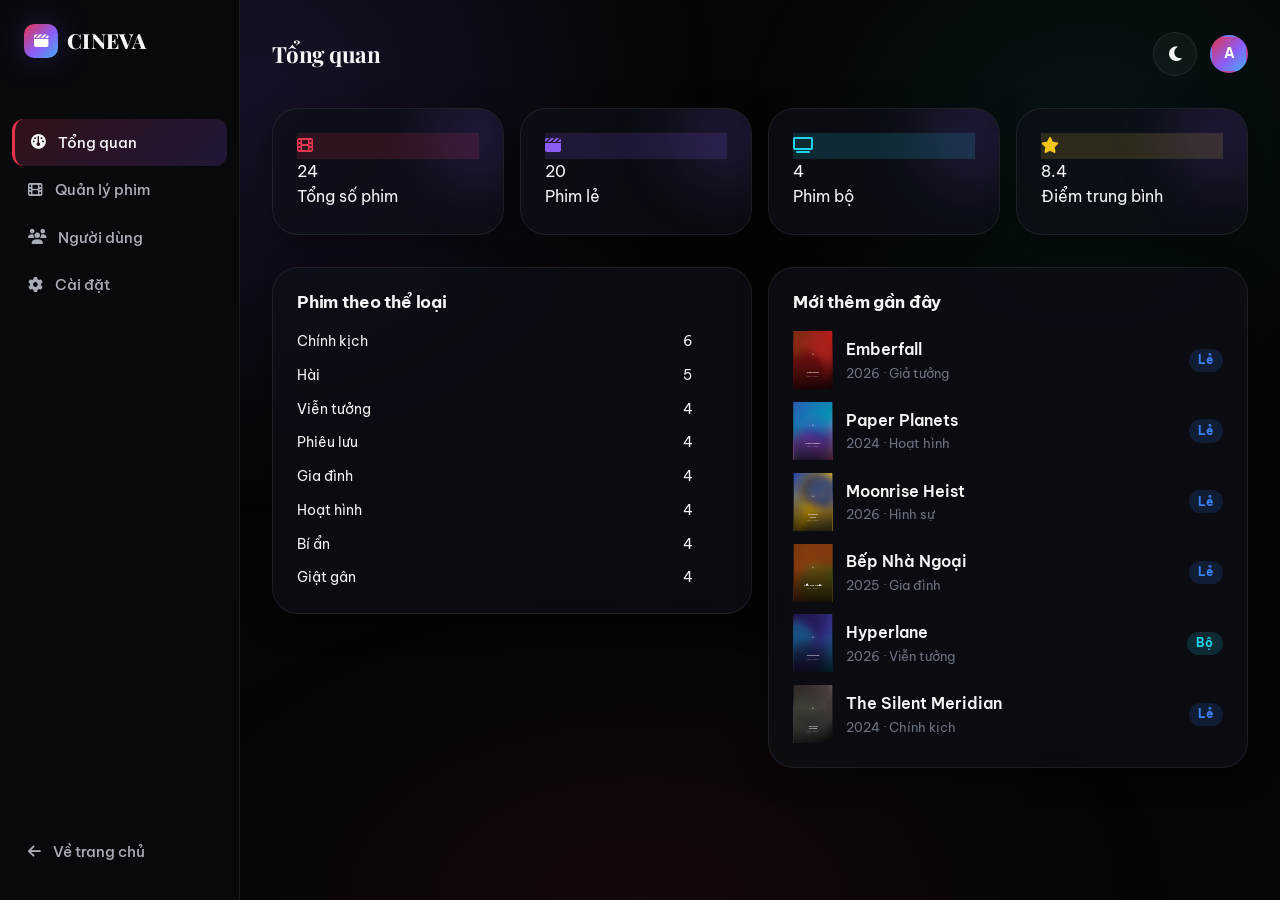
==== admin.html @ 710e1b4e "Add files via upload" ====
<!DOCTYPE html>
<html lang="vi" data-theme="dark">
<head>
  <meta charset="UTF-8">
  <meta name="viewport" content="width=device-width, initial-scale=1.0">
  <title>Bảng Điều Khiển Quản Trị — CINEVA</title>
  <meta name="description" content="Quản trị nội dung CINEVA: thống kê, quản lý phim, người dùng và cài đặt.">
  <meta name="robots" content="noindex, nofollow">
  <link rel="icon" href="data:image/svg+xml,%3Csvg xmlns='http://www.w3.org/2000/svg' viewBox='0 0 64 64'%3E%3Cdefs%3E%3ClinearGradient id='g' x1='0' y1='0' x2='1' y2='1'%3E%3Cstop offset='0' stop-color='%23e2354f'/%3E%3Cstop offset='.5' stop-color='%238b5cf6'/%3E%3Cstop offset='1' stop-color='%2322d3ee'/%3E%3C/linearGradient%3E%3C/defs%3E%3Crect width='64' height='64' rx='14' fill='url(%23g)'/%3E%3Cpath d='M26 20l18 12-18 12z' fill='%23fff'/%3E%3C/svg%3E">
  <link rel="preconnect" href="https://fonts.googleapis.com">
  <link rel="preconnect" href="https://fonts.gstatic.com" crossorigin>
  <link href="https://fonts.googleapis.com/css2?family=Be+Vietnam+Pro:wght@300;400;500;600;700;800&family=Playfair+Display:wght@600;700;800;900&display=swap" rel="stylesheet">
  <link rel="stylesheet" href="https://cdnjs.cloudflare.com/ajax/libs/font-awesome/6.5.2/css/all.min.css">
  <link rel="stylesheet" href="assets/css/main.css">
  <link rel="stylesheet" href="assets/css/animations.css">
  <link rel="stylesheet" href="assets/css/responsive.css">
  <script src="assets/js/theme.js"></script>
</head>
<body data-page="admin" class="page-fade">
  <div class="admin-layout">
    <aside class="admin-sidebar">
      <a class="logo" href="index.html" style="margin-bottom:1.8rem">
        <span class="logo-mark"><i class="fa-solid fa-clapperboard"></i></span>
        <span class="s-text">CINEVA</span>
      </a>
      <nav aria-label="Menu quản trị">
        <button class="admin-nav-btn active" data-tab="dashboard"><i class="fa-solid fa-gauge"></i><span class="s-text">Tổng quan</span></button>
        <button class="admin-nav-btn" data-tab="movies"><i class="fa-solid fa-film"></i><span class="s-text">Quản lý phim</span></button>
        <button class="admin-nav-btn" data-tab="users"><i class="fa-solid fa-users"></i><span class="s-text">Người dùng</span></button>
        <button class="admin-nav-btn" data-tab="settings"><i class="fa-solid fa-gear"></i><span class="s-text">Cài đặt</span></button>
      </nav>
      <div style="margin-top:auto">
        <a class="admin-nav-btn" href="index.html" style="text-decoration:none"><i class="fa-solid fa-arrow-left"></i><span class="s-text">Về trang chủ</span></a>
      </div>
    </aside>

    <div class="admin-main">
      <div class="admin-topbar">
        <h1 id="admin-title" style="font-size:1.4rem;font-family:var(--font-display)">Tổng quan</h1>
        <div style="display:flex;align-items:center;gap:.8rem">
          <button class="btn btn-icon" data-theme-toggle aria-label="Chuyển giao diện"><i class="fa-solid fa-moon"></i></button>
          <span class="avatar-btn" aria-hidden="true">A</span>
        </div>
      </div>
      <div id="admin-content"></div>
    </div>
  </div>

  <script src="assets/js/movies.js"></script>
  <script src="assets/js/watchlist.js"></script>
  <script src="assets/js/history.js"></script>
  <script src="assets/js/app.js"></script>
  <script src="assets/js/admin.js"></script>
</body>
</html>
---- assets/css/main.css ----
/* ============================================================
   CINEVA — Main Stylesheet
   Design System: Cinematic · Premium · Dark · Glassmorphism
   ============================================================ */

/* ---------- 1. Design Tokens ---------- */
:root {
  /* Backgrounds */
  --bg-0: #050505;
  --bg-1: #08090d;
  --bg-2: #0d1017;
  --bg-3: #131722;
  --surface: rgba(255, 255, 255, 0.04);
  --surface-hover: rgba(255, 255, 255, 0.08);
  --glass: rgba(13, 16, 23, 0.72);
  --glass-border: rgba(255, 255, 255, 0.08);

  /* Text */
  --text-1: #f4f5f7;
  --text-2: #a8adb8;
  --text-3: #6b7280;

  /* Accent */
  --crimson: #e2354f;
  --crimson-soft: #ff5c72;
  --purple: #8b5cf6;
  --blue: #3b82f6;
  --cyan: #22d3ee;
  --gold: #f5c518;
  --accent-grad: linear-gradient(135deg, #e2354f 0%, #8b5cf6 55%, #22d3ee 120%);
  --aurora: radial-gradient(60% 80% at 20% 10%, rgba(139, 92, 246, 0.14), transparent 60%),
            radial-gradient(50% 60% at 85% 15%, rgba(34, 211, 238, 0.08), transparent 55%),
            radial-gradient(70% 60% at 50% 100%, rgba(226, 53, 79, 0.07), transparent 60%);

  /* Typography */
  --font-display: "Playfair Display", Georgia, serif;
  --font-body: "Be Vietnam Pro", "Segoe UI", system-ui, sans-serif;

  /* Spacing scale */
  --sp-1: 0.25rem; --sp-2: 0.5rem; --sp-3: 0.75rem; --sp-4: 1rem;
  --sp-5: 1.5rem; --sp-6: 2rem; --sp-7: 3rem; --sp-8: 4rem; --sp-9: 6rem;

  /* Radius */
  --r-sm: 8px; --r-md: 12px; --r-lg: 18px; --r-xl: 26px; --r-full: 999px;

  /* Shadow & Glow */
  --shadow-card: 0 8px 30px rgba(0, 0, 0, 0.45);
  --shadow-lift: 0 18px 50px rgba(0, 0, 0, 0.6);
  --glow-crimson: 0 0 32px rgba(226, 53, 79, 0.25);
  --glow-purple: 0 0 32px rgba(139, 92, 246, 0.22);

  /* Motion */
  --ease: cubic-bezier(0.22, 1, 0.36, 1);
  --dur-1: 0.18s; --dur-2: 0.35s; --dur-3: 0.6s;

  /* Layout */
  --header-h: 72px;
  --container: 1440px;
  --gutter: clamp(1rem, 4vw, 3.5rem);
}

/* Light theme */
[data-theme="light"] {
  --bg-0: #f7f7f9;
  --bg-1: #ffffff;
  --bg-2: #eef0f4;
  --bg-3: #e4e7ee;
  --surface: rgba(0, 0, 0, 0.04);
  --surface-hover: rgba(0, 0, 0, 0.08);
  --glass: rgba(255, 255, 255, 0.82);
  --glass-border: rgba(0, 0, 0, 0.08);
  --text-1: #14161c;
  --text-2: #4b5260;
  --text-3: #8b93a3;
  --shadow-card: 0 8px 30px rgba(20, 22, 28, 0.1);
  --shadow-lift: 0 18px 50px rgba(20, 22, 28, 0.16);
}

/* ---------- 2. Reset & Base ---------- */
*, *::before, *::after { box-sizing: border-box; margin: 0; padding: 0; }

html { scroll-behavior: smooth; -webkit-text-size-adjust: 100%; }

body {
  font-family: var(--font-body);
  background: var(--bg-0);
  color: var(--text-1);
  line-height: 1.6;
  min-height: 100vh;
  overflow-x: hidden;
  transition: background-color var(--dur-3) var(--ease), color var(--dur-3) var(--ease);
}
body::before {
  content: "";
  position: fixed; inset: 0;
  background: var(--aurora);
  pointer-events: none;
  z-index: 0;
}

img, video { max-width: 100%; display: block; }
a { color: inherit; text-decoration: none; }
button { font: inherit; color: inherit; background: none; border: none; cursor: pointer; }
input, select, textarea { font: inherit; color: inherit; }
ul, ol { list-style: none; }

:focus-visible {
  outline: 2px solid var(--cyan);
  outline-offset: 3px;
  border-radius: 4px;
}

::selection { background: rgba(139, 92, 246, 0.4); color: #fff; }

/* Scrollbar */
::-webkit-scrollbar { width: 10px; height: 8px; }
::-webkit-scrollbar-track { background: var(--bg-1); }
::-webkit-scrollbar-thumb { background: #2a2f3d; border-radius: 5px; }
::-webkit-scrollbar-thumb:hover { background: #3b4152; }

.container {
  width: 100%;
  max-width: var(--container);
  margin-inline: auto;
  padding-inline: var(--gutter);
  position: relative;
  z-index: 1;
}

.visually-hidden {
  position: absolute; width: 1px; height: 1px;
  clip-path: inset(50%); overflow: hidden; white-space: nowrap;
}

main { position: relative; z-index: 1; }

/* ---------- 3. Typography ---------- */
h1, h2, h3, h4 { font-weight: 700; line-height: 1.2; letter-spacing: -0.01em; }
.display-title {
  font-family: var(--font-display);
  font-size: clamp(2.2rem, 5.5vw, 4.6rem);
  font-weight: 800;
  letter-spacing: -0.02em;
  line-height: 1.05;
}
.section-title {
  font-size: clamp(1.15rem, 2.2vw, 1.55rem);
  font-weight: 700;
  display: flex; align-items: center; gap: var(--sp-3);
}
.section-title::before {
  content: "";
  width: 4px; height: 1.35em;
  border-radius: 2px;
  background: var(--accent-grad);
  flex-shrink: 0;
}
.text-gradient {
  background: var(--accent-grad);
  -webkit-background-clip: text;
  background-clip: text;
  -webkit-text-fill-color: transparent;
  color: transparent;
}

/* ---------- 4. Buttons ---------- */
.btn {
  --btn-bg: var(--surface);
  display: inline-flex; align-items: center; justify-content: center;
  gap: var(--sp-2);
  padding: 0.8rem 1.7rem;
  border-radius: var(--r-full);
  font-weight: 600;
  font-size: 0.95rem;
  background: var(--btn-bg);
  border: 1px solid var(--glass-border);
  position: relative;
  overflow: hidden;
  transition: transform var(--dur-2) var(--ease), box-shadow var(--dur-2) var(--ease),
              background var(--dur-2) var(--ease), border-color var(--dur-2) var(--ease);
  white-space: nowrap;
  user-select: none;
}
.btn:hover { transform: translateY(-2px); background: var(--surface-hover); }
.btn:active { transform: translateY(0) scale(0.98); }

.btn-primary {
  background: linear-gradient(135deg, #e2354f, #b4245c);
  border-color: transparent;
  color: #fff;
  box-shadow: var(--glow-crimson);
}
.btn-primary:hover {
  background: linear-gradient(135deg, #ff4763, #cb2968);
  box-shadow: 0 0 44px rgba(226, 53, 79, 0.4);
}
.btn-glass {
  background: rgba(255, 255, 255, 0.09);
  backdrop-filter: blur(14px);
  -webkit-backdrop-filter: blur(14px);
  color: #fff;
}
.btn-glass:hover { background: rgba(255, 255, 255, 0.16); }
.btn-icon {
  width: 44px; height: 44px;
  padding: 0;
  border-radius: var(--r-full);
  display: inline-flex; align-items: center; justify-content: center;
  font-size: 1.05rem;
}
.btn-lg { padding: 1rem 2.3rem; font-size: 1.02rem; }

/* Ripple */
.ripple-ink {
  position: absolute;
  border-radius: 50%;
  background: rgba(255, 255, 255, 0.35);
  transform: scale(0);
  animation: ripple 0.55s var(--ease) forwards;
  pointer-events: none;
}

/* ---------- 5. Header ---------- */
.site-header {
  position: fixed;
  top: 0; left: 0; right: 0;
  z-index: 100;
  height: var(--header-h);
  display: flex; align-items: center;
  transition: background var(--dur-2) var(--ease), border-color var(--dur-2) var(--ease),
              backdrop-filter var(--dur-2) var(--ease);
  border-bottom: 1px solid transparent;
}
.site-header.scrolled {
  background: var(--glass);
  backdrop-filter: blur(20px) saturate(1.4);
  -webkit-backdrop-filter: blur(20px) saturate(1.4);
  border-bottom-color: var(--glass-border);
}
.header-inner {
  display: flex; align-items: center; gap: var(--sp-6);
  width: 100%;
}
.logo {
  font-family: var(--font-display);
  font-size: 1.6rem;
  font-weight: 800;
  letter-spacing: 0.02em;
  display: flex; align-items: center; gap: 0.55rem;
  flex-shrink: 0;
}
.logo-mark {
  width: 34px; height: 34px;
  border-radius: 10px;
  background: var(--accent-grad);
  display: inline-flex; align-items: center; justify-content: center;
  color: #fff; font-size: 0.9rem;
  box-shadow: var(--glow-purple);
}
.main-nav { display: flex; align-items: center; gap: 0.25rem; }
.main-nav a {
  padding: 0.5rem 0.9rem;
  border-radius: var(--r-full);
  font-size: 0.92rem;
  font-weight: 500;
  color: var(--text-2);
  transition: color var(--dur-1) ease, background var(--dur-1) ease;
}
.main-nav a:hover { color: var(--text-1); background: var(--surface); }
.main-nav a.active { color: var(--text-1); background: var(--surface-hover); }

/* Dropdown nav */
.nav-drop { position: relative; }
.nav-drop > a::after { content: " ▾"; font-size: 0.7em; opacity: 0.7; }
.nav-drop-menu {
  position: absolute; top: calc(100% + 10px); left: 0;
  min-width: 220px;
  background: var(--glass);
  backdrop-filter: blur(24px);
  -webkit-backdrop-filter: blur(24px);
  border: 1px solid var(--glass-border);
  border-radius: var(--r-lg);
  padding: var(--sp-2);
  display: grid; grid-template-columns: 1fr 1fr; gap: 2px;
  opacity: 0; visibility: hidden; transform: translateY(8px);
  transition: all var(--dur-2) var(--ease);
  box-shadow: var(--shadow-lift);
}
.nav-drop:hover .nav-drop-menu,
.nav-drop:focus-within .nav-drop-menu { opacity: 1; visibility: visible; transform: translateY(0); }
.nav-drop-menu a { display: block; padding: 0.5rem 0.8rem; border-radius: var(--r-sm); font-size: 0.88rem; }

.header-actions { display: flex; align-items: center; gap: var(--sp-3); margin-left: auto; }

/* Header search */
.header-search { position: relative; }
.header-search input {
  width: 210px;
  padding: 0.55rem 1rem 0.55rem 2.5rem;
  border-radius: var(--r-full);
  border: 1px solid var(--glass-border);
  background: var(--surface);
  color: var(--text-1);
  font-size: 0.9rem;
  transition: width var(--dur-2) var(--ease), background var(--dur-2), border-color var(--dur-2);
}
.header-search input:focus { width: 300px; outline: none; border-color: var(--purple); background: var(--bg-2); }
.header-search input::placeholder { color: var(--text-3); }
.header-search .search-ico {
  position: absolute; left: 0.95rem; top: 50%; transform: translateY(-50%);
  color: var(--text-3); pointer-events: none; font-size: 0.85rem;
}

/* Search suggestion dropdown */
.search-suggest {
  position: absolute; top: calc(100% + 10px); right: 0;
  width: min(420px, 92vw);
  max-height: 420px; overflow-y: auto;
  background: var(--glass);
  backdrop-filter: blur(24px);
  -webkit-backdrop-filter: blur(24px);
  border: 1px solid var(--glass-border);
  border-radius: var(--r-lg);
  box-shadow: var(--shadow-lift);
  padding: var(--sp-2);
  display: none;
  z-index: 110;
}
.search-suggest.open { display: block; animation: fadeSlideUp var(--dur-2) var(--ease); }
.suggest-item {
  display: flex; gap: var(--sp-3); align-items: center;
  padding: var(--sp-2);
  border-radius: var(--r-md);
  transition: background var(--dur-1);
}
.suggest-item:hover, .suggest-item:focus { background: var(--surface-hover); }
.suggest-item img { width: 46px; height: 66px; object-fit: cover; border-radius: 6px; flex-shrink: 0; }
.suggest-item .s-title { font-weight: 600; font-size: 0.92rem; }
.suggest-item .s-meta { font-size: 0.78rem; color: var(--text-3); }
.suggest-empty { padding: var(--sp-5); text-align: center; color: var(--text-3); font-size: 0.9rem; }

.avatar-btn {
  width: 38px; height: 38px;
  border-radius: var(--r-full);
  background: var(--accent-grad);
  display: inline-flex; align-items: center; justify-content: center;
  font-weight: 700; font-size: 0.85rem; color: #fff;
  border: 2px solid transparent;
  transition: box-shadow var(--dur-2), transform var(--dur-2);
  flex-shrink: 0;
}
.avatar-btn:hover { box-shadow: var(--glow-purple); transform: scale(1.06); }

.hamburger { display: none; }

/* Mobile drawer */
.mobile-drawer {
  position: fixed; inset: 0; z-index: 200;
  visibility: hidden;
}
.mobile-drawer.open { visibility: visible; }
.drawer-backdrop {
  position: absolute; inset: 0;
  background: rgba(0, 0, 0, 0.6);
  backdrop-filter: blur(4px);
  opacity: 0;
  transition: opacity var(--dur-2);
}
.mobile-drawer.open .drawer-backdrop { opacity: 1; }
.drawer-panel {
  position: absolute; top: 0; right: 0; bottom: 0;
  width: min(320px, 85vw);
  background: var(--bg-1);
  border-left: 1px solid var(--glass-border);
  padding: var(--sp-6) var(--sp-5);
  transform: translateX(100%);
  transition: transform var(--dur-2) var(--ease);
  overflow-y: auto;
}
.mobile-drawer.open .drawer-panel { transform: translateX(0); }
.drawer-panel nav a {
  display: flex; align-items: center; gap: var(--sp-3);
  padding: 0.85rem 1rem;
  border-radius: var(--r-md);
  font-weight: 500;
  color: var(--text-2);
  transition: background var(--dur-1), color var(--dur-1);
}
.drawer-panel nav a:hover, .drawer-panel nav a.active { background: var(--surface-hover); color: var(--text-1); }
.drawer-close { position: absolute; top: 1rem; right: 1rem; }

/* ---------- 6. Hero ---------- */
.hero {
  position: relative;
  min-height: clamp(560px, 92vh, 860px);
  display: flex; align-items: flex-end;
  overflow: hidden;
  isolation: isolate;
}
.hero-bg {
  position: absolute; inset: 0; z-index: -2;
}
.hero-bg img {
  width: 100%; height: 100%;
  object-fit: cover;
  transform: scale(1.06);
  animation: heroKenBurns 14s var(--ease) infinite alternate;
}
.hero-slide { position: absolute; inset: 0; opacity: 0; transition: opacity 0.9s var(--ease); }
.hero-slide.active { opacity: 1; }
.hero::after {
  content: "";
  position: absolute; inset: 0; z-index: -1;
  background:
    linear-gradient(to top, var(--bg-0) 4%, rgba(5, 5, 5, 0.55) 42%, rgba(5, 5, 5, 0.15) 75%),
    linear-gradient(to right, rgba(5, 5, 5, 0.88) 0%, rgba(5, 5, 5, 0.42) 45%, transparent 75%);
}
.hero-content {
  padding-bottom: clamp(3rem, 8vh, 6rem);
  padding-top: calc(var(--header-h) + 2rem);
  max-width: 640px;
}
.hero-eyebrow {
  display: inline-flex; align-items: center; gap: var(--sp-2);
  font-size: 0.78rem;
  font-weight: 700;
  letter-spacing: 0.22em;
  text-transform: uppercase;
  color: var(--crimson-soft);
  margin-bottom: var(--sp-4);
}
.hero-eyebrow::before { content: ""; width: 28px; height: 2px; background: var(--crimson); border-radius: 2px; }
.hero-meta {
  display: flex; flex-wrap: wrap; align-items: center; gap: var(--sp-3);
  margin: var(--sp-4) 0;
  font-size: 0.92rem;
  color: var(--text-2);
}
.hero-meta .dot { width: 4px; height: 4px; border-radius: 50%; background: var(--text-3); }
.rating-badge {
  display: inline-flex; align-items: center; gap: 0.35rem;
  padding: 0.2rem 0.65rem;
  border-radius: var(--r-full);
  background: rgba(245, 197, 24, 0.12);
  color: var(--gold);
  font-weight: 700;
  font-size: 0.86rem;
  border: 1px solid rgba(245, 197, 24, 0.25);
}
.hero-desc {
  color: var(--text-2);
  font-size: 1.02rem;
  max-width: 560px;
  display: -webkit-box;
  -webkit-line-clamp: 3;
  -webkit-box-orient: vertical;
  overflow: hidden;
  margin-bottom: var(--sp-6);
}
.hero-actions { display: flex; flex-wrap: wrap; gap: var(--sp-3); }
.hero-genres { display: flex; flex-wrap: wrap; gap: var(--sp-2); margin-top: var(--sp-2); }
.genre-chip {
  padding: 0.28rem 0.85rem;
  border-radius: var(--r-full);
  font-size: 0.8rem;
  font-weight: 500;
  background: rgba(255, 255, 255, 0.07);
  border: 1px solid var(--glass-border);
  color: var(--text-2);
  transition: all var(--dur-1);
  cursor: pointer;
  position: relative;
  z-index: 1;
}
.genre-chip:hover { background: var(--surface-hover); color: var(--text-1); border-color: var(--purple); }
.genre-chip.active {
  background: linear-gradient(135deg, rgba(226, 53, 79, 0.25), rgba(139, 92, 246, 0.25));
  color: #fff;
  border-color: var(--crimson);
  box-shadow: var(--glow-crimson);
}

/* Hero indicators */
.hero-dots {
  position: absolute;
  right: var(--gutter); bottom: 3rem;
  display: flex; flex-direction: column; gap: 10px;
  z-index: 2;
}
.hero-dots button {
  width: 4px; height: 26px;
  border-radius: 2px;
  background: rgba(255, 255, 255, 0.25);
  transition: all var(--dur-2) var(--ease);
}
.hero-dots button.active { background: var(--crimson); height: 42px; box-shadow: var(--glow-crimson); }

/* ---------- 7. Sections & Rails ---------- */
.section { padding-block: clamp(1.6rem, 3.5vw, 2.6rem); position: relative; z-index: 1; }
.section-head {
  display: flex; align-items: center; justify-content: space-between;
  gap: var(--sp-4);
  margin-bottom: var(--sp-5);
}
.section-link {
  font-size: 0.88rem; font-weight: 600;
  color: var(--text-3);
  display: inline-flex; align-items: center; gap: 6px;
  transition: color var(--dur-1), gap var(--dur-2) var(--ease);
}
.section-link:hover { color: var(--cyan); gap: 10px; }

.rail-wrap { position: relative; }
.rail {
  display: flex; gap: var(--sp-4);
  overflow-x: auto;
  scroll-snap-type: x mandatory;
  scroll-behavior: smooth;
  padding: 6px 4px 20px;
  scrollbar-width: none;
  -ms-overflow-style: none;
}
.rail::-webkit-scrollbar { display: none; }
.rail > * { scroll-snap-align: start; flex-shrink: 0; }

.rail-arrow {
  position: absolute; top: 40%;
  transform: translateY(-50%);
  z-index: 5;
  width: 44px; height: 44px;
  border-radius: var(--r-full);
  background: var(--glass);
  backdrop-filter: blur(16px);
  -webkit-backdrop-filter: blur(16px);
  border: 1px solid var(--glass-border);
  color: var(--text-1);
  display: flex; align-items: center; justify-content: center;
  opacity: 0;
  transition: opacity var(--dur-2), transform var(--dur-2) var(--ease), background var(--dur-1);
  box-shadow: var(--shadow-card);
}
.rail-wrap:hover .rail-arrow { opacity: 1; }
.rail-arrow:hover { background: var(--surface-hover); transform: translateY(-50%) scale(1.08); }
.rail-arrow.prev { left: -12px; }
.rail-arrow.next { right: -12px; }
.rail-arrow[disabled] { opacity: 0 !important; pointer-events: none; }

/* ---------- 8. Movie Card ---------- */
.movie-card {
  width: clamp(158px, 16vw, 218px);
  position: relative;
  border-radius: var(--r-lg);
  cursor: pointer;
  transition: transform var(--dur-2) var(--ease);
}
.movie-card:hover { transform: translateY(-6px); }
.card-poster {
  position: relative;
  aspect-ratio: 2 / 3;
  border-radius: var(--r-lg);
  overflow: hidden;
  background: var(--bg-3);
  box-shadow: var(--shadow-card);
  transition: box-shadow var(--dur-2) var(--ease);
}
.movie-card:hover .card-poster {
  box-shadow: var(--shadow-lift), 0 0 0 1px rgba(139, 92, 246, 0.35), var(--glow-purple);
}
.card-poster img {
  width: 100%; height: 100%;
  object-fit: cover;
  transition: transform 0.55s var(--ease);
}
.movie-card:hover .card-poster img { transform: scale(1.07); }

.card-badges {
  position: absolute; top: 10px; left: 10px; right: 10px;
  display: flex; justify-content: space-between;
  z-index: 2;
  pointer-events: none;
}
.badge {
  padding: 0.18rem 0.55rem;
  border-radius: 6px;
  font-size: 0.68rem;
  font-weight: 800;
  letter-spacing: 0.06em;
  backdrop-filter: blur(8px);
}
.badge-quality { background: rgba(255, 255, 255, 0.14); color: #fff; border: 1px solid rgba(255,255,255,0.2); }
.badge-new { background: linear-gradient(135deg, #e2354f, #b4245c); color: #fff; box-shadow: var(--glow-crimson); }
.badge-type { background: rgba(34, 211, 238, 0.16); color: var(--cyan); border: 1px solid rgba(34,211,238,0.3); }

.card-overlay {
  position: absolute; inset: 0;
  background: linear-gradient(to top, rgba(5, 5, 5, 0.92) 0%, rgba(5, 5, 5, 0.35) 55%, transparent 100%);
  opacity: 0;
  transition: opacity var(--dur-2) var(--ease);
  display: flex; flex-direction: column; justify-content: flex-end;
  padding: var(--sp-4);
  gap: var(--sp-3);
}
.movie-card:hover .card-overlay, .movie-card:focus-within .card-overlay { opacity: 1; }
.overlay-actions { display: flex; gap: var(--sp-2); }
.overlay-actions .btn-icon {
  width: 40px; height: 40px;
  background: rgba(255, 255, 255, 0.12);
  backdrop-filter: blur(10px);
  border: 1px solid rgba(255, 255, 255, 0.18);
  color: #fff;
  transform: translateY(12px);
  opacity: 0;
  transition: all var(--dur-2) var(--ease);
}
.movie-card:hover .overlay-actions .btn-icon,
.movie-card:focus-within .overlay-actions .btn-icon { transform: translateY(0); opacity: 1; }
.overlay-actions .btn-icon:nth-child(2) { transition-delay: 0.05s; }
.overlay-actions .btn-icon:nth-child(3) { transition-delay: 0.1s; }
.overlay-actions .btn-icon:hover { background: var(--crimson); border-color: var(--crimson); }
.overlay-actions .btn-icon.in-list { background: var(--purple); border-color: var(--purple); }
.overlay-genres { font-size: 0.75rem; color: var(--text-2); }

.card-info { padding: var(--sp-3) var(--sp-1) 0; }
.card-title {
  font-size: 0.95rem;
  font-weight: 600;
  white-space: nowrap; overflow: hidden; text-overflow: ellipsis;
  transition: color var(--dur-1);
}
.movie-card:hover .card-title { color: var(--crimson-soft); }
.card-meta {
  display: flex; align-items: center; gap: var(--sp-2);
  font-size: 0.8rem;
  color: var(--text-3);
  margin-top: 2px;
}
.card-meta .star { color: var(--gold); }

/* Progress bar (continue watching) */
.card-progress {
  position: absolute; left: 0; right: 0; bottom: 0;
  height: 4px;
  background: rgba(255, 255, 255, 0.15);
  z-index: 3;
}
.card-progress span {
  display: block; height: 100%;
  background: var(--accent-grad);
  border-radius: 0 2px 2px 0;
}

/* ---------- 9. Grid layout (browse / watchlist) ---------- */
.movie-grid {
  display: grid;
  grid-template-columns: repeat(auto-fill, minmax(168px, 1fr));
  gap: var(--sp-5) var(--sp-4);
}
.movie-grid .movie-card { width: 100%; }

/* ---------- 10. Filters ---------- */
.filter-bar {
  background: var(--glass);
  backdrop-filter: blur(20px);
  -webkit-backdrop-filter: blur(20px);
  border: 1px solid var(--glass-border);
  border-radius: var(--r-xl);
  padding: var(--sp-5);
  margin-bottom: var(--sp-6);
  box-shadow: var(--shadow-card);
}
.filter-row { display: flex; flex-wrap: wrap; gap: var(--sp-4); align-items: flex-end; }
.filter-group { display: flex; flex-direction: column; gap: var(--sp-2); min-width: 150px; flex: 1; }
.filter-group label { font-size: 0.78rem; font-weight: 700; letter-spacing: 0.08em; text-transform: uppercase; color: var(--text-3); }
.filter-group select, .filter-group input {
  padding: 0.65rem 0.9rem;
  border-radius: var(--r-md);
  background: var(--surface);
  border: 1px solid var(--glass-border);
  color: var(--text-1);
  transition: border-color var(--dur-1);
  appearance: none;
  background-image: url("data:image/svg+xml,%3Csvg xmlns='http://www.w3.org/2000/svg' width='10' height='6'%3E%3Cpath d='M1 1l4 4 4-4' stroke='%23a8adb8' fill='none' stroke-width='1.5'/%3E%3C/svg%3E");
  background-repeat: no-repeat;
  background-position: right 0.9rem center;
}
.filter-group select:focus, .filter-group input:focus { outline: none; border-color: var(--purple); }
.filter-group option { background: var(--bg-2); color: var(--text-1); }
.filter-actions { display: flex; gap: var(--sp-3); }
.result-count { color: var(--text-3); font-size: 0.9rem; margin-bottom: var(--sp-4); }

/* ---------- 11. Detail page ---------- */
.detail-hero {
  position: relative;
  min-height: 78vh;
  display: flex; align-items: flex-end;
  isolation: isolate;
  overflow: hidden;
}
.detail-hero .hero-bg img { animation: none; transform: scale(1.02); }
.detail-hero::after {
  content: "";
  position: absolute; inset: 0; z-index: -1;
  background:
    linear-gradient(to top, var(--bg-0) 8%, rgba(5,5,5,0.6) 45%, rgba(5,5,5,0.2) 80%),
    linear-gradient(to right, rgba(5,5,5,0.85), rgba(5,5,5,0.3) 55%, transparent);
}
.detail-layout {
  display: flex; gap: var(--sp-7);
  align-items: flex-end;
  padding-block: var(--sp-7);
  padding-top: calc(var(--header-h) + 3rem);
}
.detail-poster {
  width: clamp(200px, 22vw, 300px);
  border-radius: var(--r-xl);
  overflow: hidden;
  box-shadow: var(--shadow-lift), 0 0 60px rgba(139, 92, 246, 0.15);
  flex-shrink: 0;
  border: 1px solid var(--glass-border);
}
.detail-poster img { aspect-ratio: 2/3; object-fit: cover; width: 100%; }
.detail-info { flex: 1; min-width: 0; }
.detail-sub { color: var(--text-3); font-size: 1.05rem; margin-top: var(--sp-2); font-style: italic; }
.detail-body { padding-block: var(--sp-7); display: grid; grid-template-columns: 1fr 340px; gap: var(--sp-7); }
.info-list { display: grid; gap: var(--sp-3); }
.info-list .row { display: grid; grid-template-columns: 110px 1fr; gap: var(--sp-3); font-size: 0.94rem; }
.info-list .row dt { color: var(--text-3); font-weight: 600; }
.info-list .row dd { color: var(--text-2); }
.detail-desc { color: var(--text-2); font-size: 1.02rem; line-height: 1.8; }
.side-card {
  background: var(--surface);
  border: 1px solid var(--glass-border);
  border-radius: var(--r-xl);
  padding: var(--sp-5);
}

/* Cast chips */
.cast-list { display: flex; flex-wrap: wrap; gap: var(--sp-2); }
.cast-chip {
  display: inline-flex; align-items: center; gap: var(--sp-2);
  padding: 0.35rem 0.9rem 0.35rem 0.4rem;
  border-radius: var(--r-full);
  background: var(--surface);
  border: 1px solid var(--glass-border);
  font-size: 0.85rem;
  color: var(--text-2);
}
.cast-chip .ava {
  width: 26px; height: 26px; border-radius: 50%;
  background: var(--accent-grad);
  display: inline-flex; align-items: center; justify-content: center;
  font-size: 0.65rem; font-weight: 700; color: #fff;
}

/* ---------- 12. Player ---------- */
.watch-layout { padding-top: calc(var(--header-h) + 1.5rem); padding-bottom: var(--sp-8); }
.player-shell {
  position: relative;
  border-radius: var(--r-xl);
  overflow: hidden;
  background: #000;
  box-shadow: var(--shadow-lift), 0 0 80px rgba(139, 92, 246, 0.12);
  aspect-ratio: 16 / 9;
  max-height: 78vh;
  margin-inline: auto;
}
.watch-layout.theater .player-shell {
  border-radius: 0;
  max-width: none;
  width: 100vw;
  margin-left: calc(50% - 50vw);
}
.player-shell video { width: 100%; height: 100%; object-fit: contain; background: #000; }

.player-ui {
  position: absolute; inset: 0;
  display: flex; flex-direction: column; justify-content: space-between;
  background: linear-gradient(to bottom, rgba(0,0,0,0.55), transparent 22%, transparent 72%, rgba(0,0,0,0.75));
  opacity: 1;
  transition: opacity var(--dur-2);
}
.player-shell.hide-ui .player-ui { opacity: 0; pointer-events: none; cursor: none; }
.player-top { padding: var(--sp-4) var(--sp-5); display: flex; align-items: center; gap: var(--sp-3); color: #fff; }
.player-top h1 { font-size: 1.05rem; font-weight: 600; }
.player-top .ep-label { color: rgba(255,255,255,0.6); font-size: 0.85rem; }

.player-center {
  position: absolute; inset: 0;
  display: flex; align-items: center; justify-content: center;
  pointer-events: none;
}
.big-play {
  width: 84px; height: 84px;
  border-radius: 50%;
  background: rgba(255, 255, 255, 0.12);
  backdrop-filter: blur(14px);
  border: 1px solid rgba(255, 255, 255, 0.25);
  color: #fff;
  font-size: 1.7rem;
  display: flex; align-items: center; justify-content: center;
  pointer-events: auto;
  transition: transform var(--dur-2) var(--ease), background var(--dur-1);
  box-shadow: 0 0 60px rgba(0,0,0,0.4);
}
.big-play:hover { transform: scale(1.1); background: rgba(226, 53, 79, 0.85); }
.player-shell.playing .big-play { opacity: 0; pointer-events: none; }

.player-bottom { padding: 0 var(--sp-5) var(--sp-4); color: #fff; }
.seek-row { display: flex; align-items: center; gap: var(--sp-3); margin-bottom: var(--sp-2); }
.time-label { font-size: 0.78rem; font-variant-numeric: tabular-nums; color: rgba(255,255,255,0.75); min-width: 44px; }

.seek-bar {
  --seek-fill: 0%;
  --buffer-fill: 0%;
  flex: 1;
  height: 18px;
  display: flex; align-items: center;
  cursor: pointer;
  position: relative;
}
.seek-track {
  width: 100%; height: 4px;
  border-radius: 2px;
  background: rgba(255, 255, 255, 0.2);
  position: relative;
  overflow: visible;
  transition: height var(--dur-1);
}
.seek-bar:hover .seek-track { height: 7px; }
.seek-buffer { position: absolute; inset: 0; width: var(--buffer-fill); background: rgba(255,255,255,0.3); border-radius: 2px; }
.seek-fill {
  position: absolute; inset: 0;
  width: var(--seek-fill);
  background: var(--accent-grad);
  border-radius: 2px;
}
.seek-thumb {
  position: absolute; top: 50%;
  left: var(--seek-fill);
  width: 14px; height: 14px;
  border-radius: 50%;
  background: #fff;
  transform: translate(-50%, -50%) scale(0);
  transition: transform var(--dur-1);
  box-shadow: 0 0 12px rgba(226, 53, 79, 0.7);
}
.seek-bar:hover .seek-thumb { transform: translate(-50%, -50%) scale(1); }

.controls-row { display: flex; align-items: center; gap: var(--sp-2); }
.pc-btn {
  width: 42px; height: 42px;
  border-radius: var(--r-md);
  display: inline-flex; align-items: center; justify-content: center;
  color: rgba(255, 255, 255, 0.85);
  font-size: 1.05rem;
  transition: background var(--dur-1), color var(--dur-1), transform var(--dur-1);
}
.pc-btn:hover { background: rgba(255, 255, 255, 0.12); color: #fff; transform: scale(1.05); }
.pc-btn.active { color: var(--cyan); }
.controls-spacer { flex: 1; }

.volume-wrap { display: flex; align-items: center; gap: var(--sp-1); }
.volume-slider {
  width: 0; overflow: hidden;
  transition: width var(--dur-2) var(--ease);
  display: flex; align-items: center;
}
.volume-wrap:hover .volume-slider, .volume-slider:focus-within { width: 84px; }
.volume-slider input[type="range"] {
  width: 76px;
  accent-color: var(--crimson);
  cursor: pointer;
}

/* Settings popover */
.player-pop {
  position: absolute; bottom: 64px; right: var(--sp-5);
  min-width: 190px;
  background: rgba(13, 16, 23, 0.92);
  backdrop-filter: blur(20px);
  border: 1px solid var(--glass-border);
  border-radius: var(--r-lg);
  padding: var(--sp-2);
  display: none;
  z-index: 10;
  box-shadow: var(--shadow-lift);
}
.player-pop.open { display: block; animation: fadeSlideUp var(--dur-2) var(--ease); }
.pop-title { font-size: 0.72rem; letter-spacing: 0.1em; text-transform: uppercase; color: var(--text-3); padding: var(--sp-2) var(--sp-3); }
.pop-item {
  display: flex; justify-content: space-between; align-items: center;
  width: 100%;
  padding: 0.55rem 0.85rem;
  border-radius: var(--r-sm);
  font-size: 0.88rem;
  color: rgba(255,255,255,0.85);
  transition: background var(--dur-1);
  text-align: left;
}
.pop-item:hover { background: rgba(255, 255, 255, 0.08); }
.pop-item.active { color: var(--cyan); }
.pop-item.active::after { content: "✓"; }

/* Episode panel */
.episode-panel { margin-top: var(--sp-6); }
.season-tabs { display: flex; gap: var(--sp-2); margin-bottom: var(--sp-4); flex-wrap: wrap; }
.season-tab {
  padding: 0.55rem 1.3rem;
  border-radius: var(--r-full);
  border: 1px solid var(--glass-border);
  background: var(--surface);
  font-weight: 600; font-size: 0.9rem;
  color: var(--text-2);
  transition: all var(--dur-1);
}
.season-tab.active { background: var(--accent-grad); color: #fff; border-color: transparent; }
.episode-grid {
  display: grid;
  grid-template-columns: repeat(auto-fill, minmax(72px, 1fr));
  gap: var(--sp-2);
}
.ep-btn {
  aspect-ratio: 16/10;
  border-radius: var(--r-md);
  background: var(--surface);
  border: 1px solid var(--glass-border);
  font-weight: 600;
  color: var(--text-2);
  display: flex; flex-direction: column; align-items: center; justify-content: center;
  gap: 2px;
  transition: all var(--dur-1);
  font-size: 0.9rem;
}
.ep-btn small { font-size: 0.65rem; color: var(--text-3); font-weight: 500; }
.ep-btn:hover { border-color: var(--purple); color: var(--text-1); background: var(--surface-hover); }
.ep-btn.active {
  background: linear-gradient(135deg, rgba(226,53,79,0.25), rgba(139,92,246,0.25));
  border-color: var(--crimson);
  color: #fff;
  box-shadow: var(--glow-crimson);
}
.ep-nav { display: flex; gap: var(--sp-3); margin-top: var(--sp-4); }

/* ---------- 13. Page hero (sub pages) ---------- */
.page-hero {
  padding-top: calc(var(--header-h) + clamp(2rem, 6vw, 4rem));
  padding-bottom: clamp(1.5rem, 4vw, 3rem);
  position: relative; z-index: 1;
}
.page-hero p { color: var(--text-3); margin-top: var(--sp-2); max-width: 560px; }

/* ---------- 14. Empty states ---------- */
.empty-state {
  text-align: center;
  padding: var(--sp-9) var(--sp-5);
  color: var(--text-3);
}
.empty-state .empty-ico {
  width: 88px; height: 88px;
  margin: 0 auto var(--sp-5);
  border-radius: var(--r-xl);
  background: var(--surface);
  border: 1px solid var(--glass-border);
  display: flex; align-items: center; justify-content: center;
  font-size: 2rem;
  color: var(--text-3);
}
.empty-state h3 { color: var(--text-1); margin-bottom: var(--sp-2); font-size: 1.25rem; }
.empty-state .btn { margin-top: var(--sp-5); }

/* ---------- 15. Toast ---------- */
.toast-stack {
  position: fixed;
  bottom: calc(env(safe-area-inset-bottom, 0px) + 84px);
  left: 50%; transform: translateX(-50%);
  z-index: 500;
  display: flex; flex-direction: column; gap: var(--sp-2);
  pointer-events: none;
  width: min(380px, 92vw);
}
.toast {
  display: flex; align-items: center; gap: var(--sp-3);
  padding: 0.85rem 1.2rem;
  border-radius: var(--r-lg);
  background: var(--glass);
  backdrop-filter: blur(24px);
  -webkit-backdrop-filter: blur(24px);
  border: 1px solid var(--glass-border);
  box-shadow: var(--shadow-lift);
  font-size: 0.9rem;
  animation: toastIn var(--dur-2) var(--ease);
}
.toast.leaving { animation: toastOut var(--dur-2) var(--ease) forwards; }
.toast .t-ico { font-size: 1rem; flex-shrink: 0; }
.toast.success .t-ico { color: #34d399; }
.toast.info .t-ico { color: var(--cyan); }
.toast.error .t-ico { color: var(--crimson-soft); }

/* ---------- 16. Modal ---------- */
.modal {
  position: fixed; inset: 0; z-index: 400;
  display: none;
  align-items: center; justify-content: center;
  padding: var(--sp-4);
}
.modal.open { display: flex; }
.modal-backdrop {
  position: absolute; inset: 0;
  background: rgba(0, 0, 0, 0.7);
  backdrop-filter: blur(6px);
  animation: fadeIn var(--dur-2);
}
.modal-box {
  position: relative;
  width: min(880px, 100%);
  background: var(--bg-1);
  border: 1px solid var(--glass-border);
  border-radius: var(--r-xl);
  box-shadow: var(--shadow-lift);
  overflow: hidden;
  animation: modalIn var(--dur-3) var(--ease);
  max-height: 90vh;
  overflow-y: auto;
}
.modal-box .modal-close {
  position: absolute; top: 0.9rem; right: 0.9rem; z-index: 5;
  background: rgba(0,0,0,0.45);
  backdrop-filter: blur(8px);
  color: #fff;
}
.trailer-frame { aspect-ratio: 16/9; background: #000; }
.trailer-frame video { width: 100%; height: 100%; }

/* ---------- 17. Skeleton loading ---------- */
.skeleton {
  position: relative;
  overflow: hidden;
  background: var(--bg-3);
  border-radius: var(--r-lg);
}
.skeleton::after {
  content: "";
  position: absolute; inset: 0;
  background: linear-gradient(90deg, transparent, rgba(255, 255, 255, 0.06), transparent);
  animation: shimmer 1.6s infinite;
}
.sk-card { width: clamp(158px, 16vw, 218px); flex-shrink: 0; }
.sk-poster { aspect-ratio: 2/3; border-radius: var(--r-lg); }
.sk-line { height: 12px; border-radius: 6px; margin-top: 10px; }
.sk-line.short { width: 55%; }
.sk-hero { min-height: clamp(560px, 92vh, 860px); border-radius: 0; }

/* Initial loading screen */
.boot-screen {
  position: fixed; inset: 0;
  z-index: 1000;
  background: var(--bg-0);
  display: flex; flex-direction: column; align-items: center; justify-content: center;
  gap: var(--sp-5);
  transition: opacity 0.5s var(--ease), visibility 0.5s;
}
.boot-screen.done { opacity: 0; visibility: hidden; }
.boot-logo {
  font-family: var(--font-display);
  font-size: 2.4rem; font-weight: 800;
  animation: bootPulse 1.6s ease-in-out infinite;
}
.boot-bar {
  width: 180px; height: 3px;
  background: var(--surface-hover);
  border-radius: 2px;
  overflow: hidden;
}
.boot-bar span {
  display: block; height: 100%; width: 40%;
  background: var(--accent-grad);
  border-radius: 2px;
  animation: bootSlide 1.1s var(--ease) infinite;
}

/* ---------- 18. Footer ---------- */
.site-footer {
  margin-top: var(--sp-8);
  border-top: 1px solid var(--glass-border);
  background: linear-gradient(to bottom, transparent, rgba(139, 92, 246, 0.04));
  padding: var(--sp-8) 0 calc(var(--sp-6) + 68px);
  position: relative; z-index: 1;
}
.footer-grid {
  display: grid;
  grid-template-columns: 2fr 1fr 1fr 1fr;
  gap: var(--sp-6);
}
.footer-brand p { color: var(--text-3); font-size: 0.9rem; margin-top: var(--sp-3); max-width: 320px; }
.footer-col h4 { font-size: 0.8rem; letter-spacing: 0.12em; text-transform: uppercase; color: var(--text-3); margin-bottom: var(--sp-4); }
.footer-col a { display: block; padding: 0.3rem 0; color: var(--text-2); font-size: 0.9rem; transition: color var(--dur-1); }
.footer-col a:hover { color: var(--cyan); }
.footer-bottom {
  margin-top: var(--sp-7);
  padding-top: var(--sp-5);
  border-top: 1px solid var(--glass-border);
  display: flex; justify-content: space-between; align-items: center; gap: var(--sp-4);
  flex-wrap: wrap;
  color: var(--text-3); font-size: 0.84rem;
}

/* ---------- 19. Bottom navigation (mobile) ---------- */
.bottom-nav {
  position: fixed;
  left: 0; right: 0; bottom: 0;
  z-index: 150;
  display: none;
  background: var(--glass);
  backdrop-filter: blur(24px) saturate(1.5);
  -webkit-backdrop-filter: blur(24px) saturate(1.5);
  border-top: 1px solid var(--glass-border);
  padding: 0.4rem 0 calc(0.4rem + env(safe-area-inset-bottom, 0px));
}
.bottom-nav ul { display: flex; justify-content: space-around; }
.bottom-nav a {
  display: flex; flex-direction: column; align-items: center; gap: 3px;
  padding: 0.4rem 0.9rem;
  font-size: 0.66rem;
  color: var(--text-3);
  border-radius: var(--r-md);
  transition: color var(--dur-1);
}
.bottom-nav a i { font-size: 1.15rem; }
.bottom-nav a.active { color: var(--crimson-soft); }
.bottom-nav a.active i { filter: drop-shadow(0 0 8px rgba(226, 53, 79, 0.6)); }

/* ---------- 20. Auth (login) ---------- */
.auth-page {
  min-height: 100vh;
  display: flex; align-items: center; justify-content: center;
  padding: var(--sp-5);
  position: relative; z-index: 1;
}
.auth-card {
  width: min(430px, 100%);
  background: var(--glass);
  backdrop-filter: blur(28px);
  -webkit-backdrop-filter: blur(28px);
  border: 1px solid var(--glass-border);
  border-radius: var(--r-xl);
  padding: var(--sp-7) var(--sp-6);
  box-shadow: var(--shadow-lift), 0 0 80px rgba(139, 92, 246, 0.1);
  animation: fadeSlideUp var(--dur-3) var(--ease);
}
.auth-card h1 { font-family: var(--font-display); font-size: 1.9rem; margin: var(--sp-4) 0 var(--sp-2); }
.auth-card > p { color: var(--text-3); font-size: 0.92rem; margin-bottom: var(--sp-5); }
.form-group { margin-bottom: var(--sp-4); }
.form-group label { display: block; font-size: 0.82rem; font-weight: 600; color: var(--text-2); margin-bottom: var(--sp-2); }
.form-control {
  width: 100%;
  padding: 0.8rem 1rem;
  border-radius: var(--r-md);
  background: var(--surface);
  border: 1px solid var(--glass-border);
  color: var(--text-1);
  transition: border-color var(--dur-1), box-shadow var(--dur-1);
}
.form-control:focus { outline: none; border-color: var(--purple); box-shadow: 0 0 0 3px rgba(139, 92, 246, 0.15); }
.form-control::placeholder { color: var(--text-3); }
.form-row { display: flex; justify-content: space-between; align-items: center; margin-bottom: var(--sp-5); font-size: 0.85rem; }
.form-row a { color: var(--cyan); }
.checkbox-wrap { display: flex; align-items: center; gap: var(--sp-2); color: var(--text-2); cursor: pointer; }
.checkbox-wrap input { accent-color: var(--crimson); width: 16px; height: 16px; cursor: pointer; }
.auth-divider {
  display: flex; align-items: center; gap: var(--sp-3);
  color: var(--text-3); font-size: 0.8rem;
  margin: var(--sp-5) 0;
}
.auth-divider::before, .auth-divider::after { content: ""; flex: 1; height: 1px; background: var(--glass-border); }
.field-error { color: var(--crimson-soft); font-size: 0.78rem; margin-top: 4px; display: none; }
.form-group.invalid .field-error { display: block; }
.form-group.invalid .form-control { border-color: var(--crimson); }

/* ---------- 21. Profile ---------- */
.profile-head {
  display: flex; align-items: center; gap: var(--sp-5);
  padding: var(--sp-6);
  background: var(--glass);
  backdrop-filter: blur(20px);
  border: 1px solid var(--glass-border);
  border-radius: var(--r-xl);
  margin-bottom: var(--sp-6);
  box-shadow: var(--shadow-card);
  flex-wrap: wrap;
}
.profile-ava {
  width: 92px; height: 92px;
  border-radius: 50%;
  background: var(--accent-grad);
  display: flex; align-items: center; justify-content: center;
  font-size: 2rem; font-weight: 800; color: #fff;
  box-shadow: var(--glow-purple);
  flex-shrink: 0;
}
.profile-head h1 { font-size: 1.6rem; }
.profile-head .p-email { color: var(--text-3); font-size: 0.92rem; }
.profile-stats { display: flex; gap: var(--sp-5); margin-left: auto; flex-wrap: wrap; }
.p-stat { text-align: center; }
.p-stat b { font-size: 1.5rem; display: block; }
.p-stat span { font-size: 0.78rem; color: var(--text-3); }

.settings-list { display: grid; gap: var(--sp-2); }
.setting-row {
  display: flex; align-items: center; justify-content: space-between;
  gap: var(--sp-4);
  padding: var(--sp-4) var(--sp-5);
  background: var(--surface);
  border: 1px solid var(--glass-border);
  border-radius: var(--r-lg);
}
.setting-row .s-label b { display: block; font-size: 0.95rem; }
.setting-row .s-label span { font-size: 0.82rem; color: var(--text-3); }

/* Theme switch */
.switch {
  position: relative;
  width: 52px; height: 28px;
  border-radius: var(--r-full);
  background: var(--surface-hover);
  border: 1px solid var(--glass-border);
  transition: background var(--dur-2);
  flex-shrink: 0;
}
.switch::after {
  content: "";
  position: absolute; top: 3px; left: 3px;
  width: 20px; height: 20px;
  border-radius: 50%;
  background: var(--text-2);
  transition: transform var(--dur-2) var(--ease), background var(--dur-2);
}
.switch[aria-checked="true"] { background: var(--purple); }
.switch[aria-checked="true"]::after { transform: translateX(24px); background: #fff; }

/* ---------- 22. History rows ---------- */
.history-list { display: grid; gap: var(--sp-3); }
.history-row {
  display: flex; gap: var(--sp-4); align-items: center;
  padding: var(--sp-3);
  background: var(--surface);
  border: 1px solid var(--glass-border);
  border-radius: var(--r-lg);
  transition: background var(--dur-1), transform var(--dur-2) var(--ease);
}
.history-row:hover { background: var(--surface-hover); transform: translateX(4px); }
.history-row img { width: 60px; height: 88px; object-fit: cover; border-radius: var(--r-sm); flex-shrink: 0; }
.history-row .h-info { flex: 1; min-width: 0; }
.history-row .h-title { font-weight: 600; white-space: nowrap; overflow: hidden; text-overflow: ellipsis; }
.history-row .h-time { font-size: 0.8rem; color: var(--text-3); margin-top: 2px; }
.h-progress {
  height: 5px; border-radius: 3px;
  background: var(--surface-hover);
  margin-top: var(--sp-2);
  overflow: hidden;
  max-width: 320px;
}
.h-progress span { display: block; height: 100%; background: var(--accent-grad); border-radius: 3px; }
.h-actions { display: flex; gap: var(--sp-2); flex-shrink: 0; }

/* ---------- 23. Admin ---------- */
.admin-layout { display: flex; min-height: 100vh; position: relative; z-index: 1; }
.admin-sidebar {
  width: 240px;
  flex-shrink: 0;
  background: var(--bg-1);
  border-right: 1px solid var(--glass-border);
  padding: var(--sp-5) var(--sp-3);
  position: sticky; top: 0;
  height: 100vh;
  display: flex; flex-direction: column;
  gap: var(--sp-2);
}
.admin-sidebar .logo { padding: 0 var(--sp-3) var(--sp-5); font-size: 1.3rem; }
.admin-nav-btn {
  display: flex; align-items: center; gap: var(--sp-3);
  width: 100%;
  padding: 0.75rem 1rem;
  border-radius: var(--r-md);
  color: var(--text-2);
  font-weight: 500;
  font-size: 0.92rem;
  transition: all var(--dur-1);
  text-align: left;
}
.admin-nav-btn:hover { background: var(--surface); color: var(--text-1); }
.admin-nav-btn.active {
  background: linear-gradient(135deg, rgba(226,53,79,0.18), rgba(139,92,246,0.18));
  color: var(--text-1);
  border-left: 3px solid var(--crimson);
}
.admin-main { flex: 1; padding: var(--sp-6); min-width: 0; }
.admin-topbar { display: flex; justify-content: space-between; align-items: center; margin-bottom: var(--sp-6); gap: var(--sp-4); flex-wrap: wrap; }
.admin-topbar h1 { font-size: 1.5rem; }

.stat-cards { display: grid; grid-template-columns: repeat(auto-fit, minmax(210px, 1fr)); gap: var(--sp-4); margin-bottom: var(--sp-6); }
.stat-card {
  padding: var(--sp-5);
  border-radius: var(--r-xl);
  background: var(--glass);
  border: 1px solid var(--glass-border);
  backdrop-filter: blur(16px);
  position: relative;
  overflow: hidden;
  box-shadow: var(--shadow-card);
}
.stat-card::before {
  content: "";
  position: absolute; top: -30px; right: -30px;
  width: 110px; height: 110px;
  border-radius: 50%;
  background: var(--sc-glow, rgba(139, 92, 246, 0.14));
  filter: blur(28px);
}
.stat-card .sc-value { font-size: 2rem; font-weight: 800; }
.stat-card .sc-label { color: var(--text-3); font-size: 0.85rem; }
.stat-card .sc-ico { position: absolute; top: var(--sp-4); right: var(--sp-4); font-size: 1.3rem; opacity: 0.6; }

.admin-table-wrap {
  background: var(--surface);
  border: 1px solid var(--glass-border);
  border-radius: var(--r-xl);
  overflow-x: auto;
}
.admin-table { width: 100%; border-collapse: collapse; min-width: 760px; }
.admin-table th {
  text-align: left;
  padding: var(--sp-4) var(--sp-4);
  font-size: 0.74rem;
  letter-spacing: 0.1em;
  text-transform: uppercase;
  color: var(--text-3);
  border-bottom: 1px solid var(--glass-border);
  cursor: pointer;
  user-select: none;
  white-space: nowrap;
}
.admin-table th:hover { color: var(--text-1); }
.admin-table td { padding: var(--sp-3) var(--sp-4); border-bottom: 1px solid var(--glass-border); font-size: 0.9rem; vertical-align: middle; }
.admin-table tr:last-child td { border-bottom: none; }
.admin-table tbody tr { transition: background var(--dur-1); }
.admin-table tbody tr:hover { background: var(--surface); }
.admin-table .t-poster { width: 42px; height: 60px; object-fit: cover; border-radius: 6px; }
.admin-table .t-title { font-weight: 600; }
.chart-bars { display: grid; gap: var(--sp-3); }
.chart-bar-row { display: grid; grid-template-columns: 110px 1fr 44px; align-items: center; gap: var(--sp-3); font-size: 0.85rem; }
.chart-bar-row .bar { height: 10px; border-radius: 5px; background: var(--surface-hover); overflow: hidden; }
.chart-bar-row .bar span { display: block; height: 100%; background: var(--accent-grad); border-radius: 5px; transition: width 0.8s var(--ease); }
.chart-bar-row .val { color: var(--text-3); text-align: right; }

.panel-card {
  background: var(--glass);
  border: 1px solid var(--glass-border);
  border-radius: var(--r-xl);
  padding: var(--sp-5);
  backdrop-filter: blur(16px);
  box-shadow: var(--shadow-card);
  margin-bottom: var(--sp-5);
}
.panel-card h3 { margin-bottom: var(--sp-4); font-size: 1.05rem; }
.form-grid { display: grid; grid-template-columns: repeat(auto-fit, minmax(230px, 1fr)); gap: var(--sp-4); }
.form-grid .full { grid-column: 1 / -1; }
textarea.form-control { resize: vertical; min-height: 90px; }

.admin-badge { padding: 0.15rem 0.6rem; border-radius: var(--r-full); font-size: 0.72rem; font-weight: 700; }
.admin-badge.movie { background: rgba(59, 130, 246, 0.15); color: var(--blue); }
.admin-badge.series { background: rgba(34, 211, 238, 0.15); color: var(--cyan); }

/* ---------- 24. Upload Zone ---------- */
.upload-zone {
  border: 2px dashed var(--glass-border);
  border-radius: var(--r-lg);
  padding: var(--sp-6) var(--sp-5);
  text-align: center;
  cursor: pointer;
  transition: all var(--dur-2) var(--ease);
  background: var(--surface);
  position: relative;
}
.upload-zone:hover, .upload-zone.drag-over {
  border-color: var(--purple);
  background: rgba(139, 92, 246, 0.08);
  box-shadow: 0 0 32px rgba(139, 92, 246, 0.12);
}
.upload-zone .upload-ico {
  width: 64px; height: 64px;
  margin: 0 auto var(--sp-3);
  border-radius: 50%;
  background: var(--accent-grad);
  display: flex; align-items: center; justify-content: center;
  font-size: 1.5rem; color: #fff;
  box-shadow: var(--glow-purple);
}
.upload-zone .upload-title {
  font-weight: 700; font-size: 1.05rem;
  margin-bottom: var(--sp-1);
}
.upload-zone .upload-hint {
  color: var(--text-3); font-size: 0.85rem;
}
.upload-zone input[type="file"] {
  position: absolute; inset: 0;
  opacity: 0; cursor: pointer;
}
.upload-preview {
  display: none;
  margin-top: var(--sp-4);
  padding: var(--sp-4);
  background: var(--surface);
  border: 1px solid var(--glass-border);
  border-radius: var(--r-md);
}
.upload-preview.visible { display: flex; align-items: center; gap: var(--sp-4); }
.upload-preview .up-thumb {
  width: 64px; height: 48px;
  border-radius: var(--r-sm);
  background: #000;
  display: flex; align-items: center; justify-content: center;
  font-size: 1.6rem; color: var(--text-2);
  flex-shrink: 0;
}
.upload-preview .up-info { flex: 1; min-width: 0; }
.upload-preview .up-name {
  font-weight: 600; font-size: 0.9rem;
  white-space: nowrap; overflow: hidden; text-overflow: ellipsis;
}
.upload-preview .up-size {
  font-size: 0.8rem; color: var(--text-3);
}
.upload-preview .up-remove {
  color: var(--crimson); font-size: 1.1rem;
  padding: var(--sp-2);
  border-radius: var(--r-full);
  transition: background var(--dur-1);
}
.upload-preview .up-remove:hover { background: rgba(226, 53, 79, 0.15); }
.upload-progress {
  display: none;
  margin-top: var(--sp-3);
  height: 5px;
  border-radius: 3px;
  background: var(--surface-hover);
  overflow: hidden;
}
.upload-progress.visible { display: block; }
.upload-progress .up-bar {
  height: 100%;
  background: var(--accent-grad);
  border-radius: 3px;
  width: 0%;
  transition: width 0.3s linear;
}
.video-source-tabs {
  display: flex; gap: var(--sp-2);
  margin-bottom: var(--sp-4);
  border-bottom: 1px solid var(--glass-border);
  padding-bottom: var(--sp-3);
}
.video-source-tab {
  padding: 0.5rem 1.2rem;
  border-radius: var(--r-full);
  font-size: 0.88rem; font-weight: 600;
  color: var(--text-3);
  border: 1px solid var(--glass-border);
  transition: all var(--dur-1);
}
.video-source-tab.active {
  background: var(--accent-grad);
  color: #fff;
  border-color: transparent;
}
.video-source-tab:hover:not(.active) { color: var(--text-1); border-color: var(--text-3); }

/* ---------- 24. Poster preview ---------- */
.poster-source {
  display: flex; gap: var(--sp-4);
  flex-wrap: wrap; align-items: flex-start;
}
.poster-preview {
  display: flex; gap: var(--sp-4);
  align-items: flex-start;
}
.poster-preview img {
  width: 200px; height: 300px;
  object-fit: cover;
  border-radius: var(--r-md);
  border: 1px solid var(--glass-border);
  background: var(--surface);
  box-shadow: 0 8px 32px rgba(0,0,0,0.3);
}
.poster-actions {
  display: flex; flex-direction: column; gap: var(--sp-2);
}
.poster-actions .btn-sm {
  padding: 0.35rem 0.8rem;
  font-size: 0.8rem;
  white-space: nowrap;
}
.poster-hint {
  color: var(--text-3); font-size: 0.82rem;
  margin-top: var(--sp-2);
  line-height: 1.5;
}

/* ---------- 25. 404 ---------- */
.error-page {
  min-height: 100vh;
  display: flex; flex-direction: column; align-items: center; justify-content: center;
  text-align: center;
  padding: var(--sp-5);
  position: relative; z-index: 1;
}
.error-code {
  font-family: var(--font-display);
  font-size: clamp(6rem, 22vw, 13rem);
  font-weight: 800;
  line-height: 1;
  background: var(--accent-grad);
  -webkit-background-clip: text;
  background-clip: text;
  -webkit-text-fill-color: transparent;
  filter: drop-shadow(0 0 40px rgba(139, 92, 246, 0.3));
}

/* ---------- 25. Utility ---------- */
.hide { display: none !important; }
.mt-4 { margin-top: var(--sp-4); }
.mt-6 { margin-top: var(--sp-6); }
.mb-4 { margin-bottom: var(--sp-4); }
---- assets/css/animations.css ----
/* ============================================================
   CINEVA — Animations & Micro-interactions
   ============================================================ */

/* ---------- Keyframes ---------- */
@keyframes fadeIn {
  from { opacity: 0; }
  to { opacity: 1; }
}

@keyframes fadeSlideUp {
  from { opacity: 0; transform: translateY(18px); }
  to { opacity: 1; transform: translateY(0); }
}

@keyframes modalIn {
  from { opacity: 0; transform: translateY(28px) scale(0.97); }
  to { opacity: 1; transform: translateY(0) scale(1); }
}

@keyframes toastIn {
  from { opacity: 0; transform: translateY(16px) scale(0.96); }
  to { opacity: 1; transform: translateY(0) scale(1); }
}

@keyframes toastOut {
  from { opacity: 1; transform: translateY(0) scale(1); }
  to { opacity: 0; transform: translateY(10px) scale(0.96); }
}

@keyframes shimmer {
  from { transform: translateX(-100%); }
  to { transform: translateX(100%); }
}

@keyframes ripple {
  to { transform: scale(3.2); opacity: 0; }
}

@keyframes heroKenBurns {
  from { transform: scale(1.06) translateX(0); }
  to { transform: scale(1.12) translateX(-1.5%); }
}

@keyframes bootPulse {
  0%, 100% { opacity: 1; }
  50% { opacity: 0.45; }
}

@keyframes bootSlide {
  from { transform: translateX(-120%); }
  to { transform: translateX(420%); }
}

@keyframes spinLoad {
  to { transform: rotate(360deg); }
}

/* ---------- Scroll reveal (IntersectionObserver) ---------- */
.reveal {
  opacity: 0;
  transform: translateY(26px);
  transition: opacity 0.7s var(--ease), transform 0.7s var(--ease);
  will-change: opacity, transform;
}
.reveal.in-view {
  opacity: 1;
  transform: translateY(0);
}
/* Stagger children in rails */
.reveal-stagger > * {
  opacity: 0;
  transform: translateY(20px);
  transition: opacity 0.6s var(--ease), transform 0.6s var(--ease);
}
.reveal-stagger.in-view > * { opacity: 1; transform: translateY(0); }
.reveal-stagger.in-view > *:nth-child(1) { transition-delay: 0.02s; }
.reveal-stagger.in-view > *:nth-child(2) { transition-delay: 0.07s; }
.reveal-stagger.in-view > *:nth-child(3) { transition-delay: 0.12s; }
.reveal-stagger.in-view > *:nth-child(4) { transition-delay: 0.17s; }
.reveal-stagger.in-view > *:nth-child(5) { transition-delay: 0.22s; }
.reveal-stagger.in-view > *:nth-child(6) { transition-delay: 0.27s; }
.reveal-stagger.in-view > *:nth-child(n+7) { transition-delay: 0.32s; }

/* ---------- Page transition ---------- */
.page-fade { animation: fadeIn 0.45s var(--ease); }
body.page-leaving main,
body.page-leaving .site-footer { opacity: 0; transform: translateY(-8px); transition: opacity 0.22s ease, transform 0.22s ease; }

/* ---------- Hero content entrance ---------- */
.hero-content > * {
  opacity: 0;
  animation: fadeSlideUp 0.8s var(--ease) forwards;
}
.hero-content > *:nth-child(1) { animation-delay: 0.1s; }
.hero-content > *:nth-child(2) { animation-delay: 0.2s; }
.hero-content > *:nth-child(3) { animation-delay: 0.3s; }
.hero-content > *:nth-child(4) { animation-delay: 0.4s; }
.hero-content > *:nth-child(5) { animation-delay: 0.5s; }
.hero-content > *:nth-child(6) { animation-delay: 0.6s; }
.hero.switching .hero-content > * { animation: none; opacity: 0; }

/* ---------- Magnetic button (JS sets --mx / --my) ---------- */
.magnetic {
  transform: translate(var(--mx, 0), var(--my, 0));
  transition: transform 0.25s var(--ease);
}

/* ---------- Image lazy fade-in ---------- */
img.lazy-img { opacity: 0; transition: opacity 0.5s var(--ease); }
img.lazy-img.loaded { opacity: 1; }

/* ---------- Glow pulse for featured badge ---------- */
.badge-new { animation: badgePulse 2.4s ease-in-out infinite; }
@keyframes badgePulse {
  0%, 100% { box-shadow: 0 0 12px rgba(226, 53, 79, 0.35); }
  50% { box-shadow: 0 0 22px rgba(226, 53, 79, 0.65); }
}

/* ---------- Spinner ---------- */
.spinner {
  width: 42px; height: 42px;
  border-radius: 50%;
  border: 3px solid rgba(255, 255, 255, 0.15);
  border-top-color: var(--crimson);
  animation: spinLoad 0.8s linear infinite;
  margin: var(--sp-7) auto;
}

/* ---------- Reduced motion ---------- */
@media (prefers-reduced-motion: reduce) {
  *, *::before, *::after {
    animation-duration: 0.01ms !important;
    animation-iteration-count: 1 !important;
    transition-duration: 0.01ms !important;
    scroll-behavior: auto !important;
  }
  .hero-bg img { animation: none; }
  .reveal, .reveal-stagger > * { opacity: 1; transform: none; }
  .hero-content > * { opacity: 1; animation: none; }
}
---- assets/css/responsive.css ----
/* ============================================================
   CINEVA — Responsive Styles
   Mobile-first adjustments for tablet & phone
   ============================================================ */

/* ---------- ≤ 1200px ---------- */
@media (max-width: 1200px) {
  .detail-body { grid-template-columns: 1fr; }
  .footer-grid { grid-template-columns: 1fr 1fr; }
}

/* ---------- ≤ 1024px : tablet ---------- */
@media (max-width: 1024px) {
  .main-nav { display: none; }
  .hamburger {
    display: inline-flex;
  }
  .header-search input { width: 170px; }
  .header-search input:focus { width: 220px; }

  .admin-sidebar { width: 68px; padding-inline: var(--sp-2); }
  .admin-sidebar .logo span:not(.logo-mark) { display: none; }
  .admin-nav-btn span { display: none; }
  .admin-nav-btn { justify-content: center; padding: 0.8rem 0; }

  .detail-layout { gap: var(--sp-5); }
  .rail-arrow { display: none; }
}

/* ---------- ≤ 768px : mobile ---------- */
@media (max-width: 768px) {
  :root { --header-h: 60px; }

  body { padding-bottom: 68px; } /* space for bottom nav */
  .bottom-nav { display: block; }

  .logo { font-size: 1.3rem; }
  .logo-mark { width: 28px; height: 28px; font-size: 0.75rem; }

  /* Header: thu gọn — chỉ logo, search icon, avatar, hamburger */
  .header-inner { gap: var(--sp-3); }
  .header-search { position: static; }
  .header-search input {
    position: absolute;
    top: calc(100% + 8px);
    left: var(--gutter); right: var(--gutter);
    width: auto;
    display: none;
    background: var(--glass);
    backdrop-filter: blur(20px);
    box-shadow: var(--shadow-lift);
  }
  .header-search.mobile-open input { display: block; }
  .header-search.mobile-open input:focus { width: auto; }
  .header-search .search-ico { display: none; }
  .search-suggest { left: var(--gutter); right: var(--gutter); width: auto; top: calc(100% + 56px); }
  .mobile-search-toggle { display: inline-flex; }

  /* Hero mobile: căn giữa, gọn hơn */
  .hero { min-height: 78vh; }
  .hero::after {
    background:
      linear-gradient(to top, var(--bg-0) 6%, rgba(5,5,5,0.65) 50%, rgba(5,5,5,0.3) 100%);
  }
  .hero-content {
    max-width: 100%;
    text-align: center;
    padding-bottom: 3.4rem;
  }
  .hero-eyebrow { justify-content: center; }
  .hero-meta { justify-content: center; font-size: 0.82rem; }
  .hero-desc { -webkit-line-clamp: 2; font-size: 0.92rem; margin-inline: auto; }
  .hero-actions { justify-content: center; }
  .hero-actions .btn { padding: 0.75rem 1.3rem; font-size: 0.88rem; }
  .hero-genres { justify-content: center; }
  .hero-dots { flex-direction: row; right: 50%; transform: translateX(50%); bottom: 1.1rem; }
  .hero-dots button { width: 22px; height: 4px; }
  .hero-dots button.active { width: 36px; height: 4px; }

  /* Cards */
  .movie-card { width: clamp(132px, 38vw, 165px); }
  .sk-card { width: clamp(132px, 38vw, 165px); }
  .movie-grid { grid-template-columns: repeat(auto-fill, minmax(130px, 1fr)); gap: var(--sp-4) var(--sp-3); }
  .card-overlay { opacity: 0; } /* touch: dùng tap để mở chi tiết */

  /* Sections */
  .section-head { margin-bottom: var(--sp-4); }
  .rail { gap: var(--sp-3); padding-bottom: 14px; }

  /* Detail */
  .detail-hero { min-height: auto; }
  .detail-layout {
    flex-direction: column;
    align-items: center;
    text-align: center;
    padding-top: calc(var(--header-h) + 2rem);
  }
  .detail-poster { width: clamp(160px, 45vw, 220px); }
  .detail-info .hero-meta, .detail-info .hero-genres, .detail-info .hero-actions { justify-content: center; }
  .info-list .row { grid-template-columns: 96px 1fr; text-align: left; }

  /* Player */
  .watch-layout { padding-top: calc(var(--header-h) + 0.75rem); }
  .player-shell { border-radius: var(--r-md); }
  .player-top { padding: var(--sp-3); }
  .player-top h1 { font-size: 0.9rem; }
  .player-bottom { padding: 0 var(--sp-3) var(--sp-2); }
  .pc-btn { width: 38px; height: 38px; font-size: 0.95rem; }
  .big-play { width: 64px; height: 64px; font-size: 1.3rem; }
  .volume-wrap:hover .volume-slider { width: 0; } /* ẩn volume slider trên mobile */
  .pc-btn.only-desktop { display: none; }
  .episode-grid { grid-template-columns: repeat(auto-fill, minmax(60px, 1fr)); }

  /* Filter */
  .filter-bar { padding: var(--sp-4); border-radius: var(--r-lg); }
  .filter-group { min-width: calc(50% - var(--sp-4)); }
  .filter-actions { width: 100%; }
  .filter-actions .btn { flex: 1; }

  /* Profile */
  .profile-head { flex-direction: column; text-align: center; }
  .profile-stats { margin-inline: auto; }

  /* History */
  .history-row img { width: 48px; height: 70px; }
  .h-actions { flex-direction: column; }

  /* Footer */
  .footer-grid { grid-template-columns: 1fr 1fr; gap: var(--sp-5); }
  .footer-brand { grid-column: 1 / -1; }
  .footer-bottom { justify-content: center; text-align: center; }

  /* Admin */
  .admin-layout { flex-direction: column; }
  .admin-sidebar {
    width: 100%; height: auto;
    position: fixed; top: auto; bottom: 0; left: 0; right: 0;
    z-index: 150;
    flex-direction: row;
    justify-content: space-around;
    padding: 0.4rem;
    border-right: none;
    border-top: 1px solid var(--glass-border);
    background: var(--glass);
    backdrop-filter: blur(24px);
  }
  .admin-sidebar .logo, .admin-sidebar .sidebar-footer { display: none; }
  .admin-nav-btn { width: auto; flex-direction: column; gap: 2px; font-size: 0.6rem; padding: 0.45rem 0.7rem; }
  .admin-nav-btn span { display: block; }
  .admin-nav-btn.active { border-left: none; border-radius: var(--r-md); }
  .admin-main { padding: var(--sp-4); padding-bottom: 96px; }

  /* Toast trên bottom-nav */
  .toast-stack { bottom: calc(env(safe-area-inset-bottom, 0px) + 86px); }

  /* Modal */
  .modal { padding: var(--sp-3); }
  .modal-box { border-radius: var(--r-lg); }
}

/* ---------- ≤ 480px : small phone ---------- */
@media (max-width: 480px) {
  .display-title { font-size: clamp(1.7rem, 8.5vw, 2.4rem); }
  .movie-card { width: clamp(120px, 36vw, 145px); }
  .sk-card { width: clamp(120px, 36vw, 145px); }
  .movie-grid { grid-template-columns: repeat(2, 1fr); }
  .hero-actions .btn-lg { padding: 0.7rem 1.15rem; }
  .filter-group { min-width: 100%; }
  .header-actions .theme-toggle-btn { display: none; }
  .episode-grid { grid-template-columns: repeat(4, 1fr); }
  .stat-cards { grid-template-columns: 1fr 1fr; }
  .profile-stats { gap: var(--sp-4); }
}

/* ---------- Desktop only helpers ---------- */
@media (min-width: 769px) {
  .mobile-search-toggle { display: none; }
  .only-mobile { display: none !important; }
}

/* ---------- Touch devices: always show a hint of overlay actions ---------- */
@media (hover: none) {
  .movie-card:hover .card-poster img { transform: none; }
  .rail-arrow { display: none; }
}

/* ---------- Landscape phone: player fullscreen-like ---------- */
@media (max-width: 920px) and (orientation: landscape) {
  .player-shell { max-height: 88vh; }
}
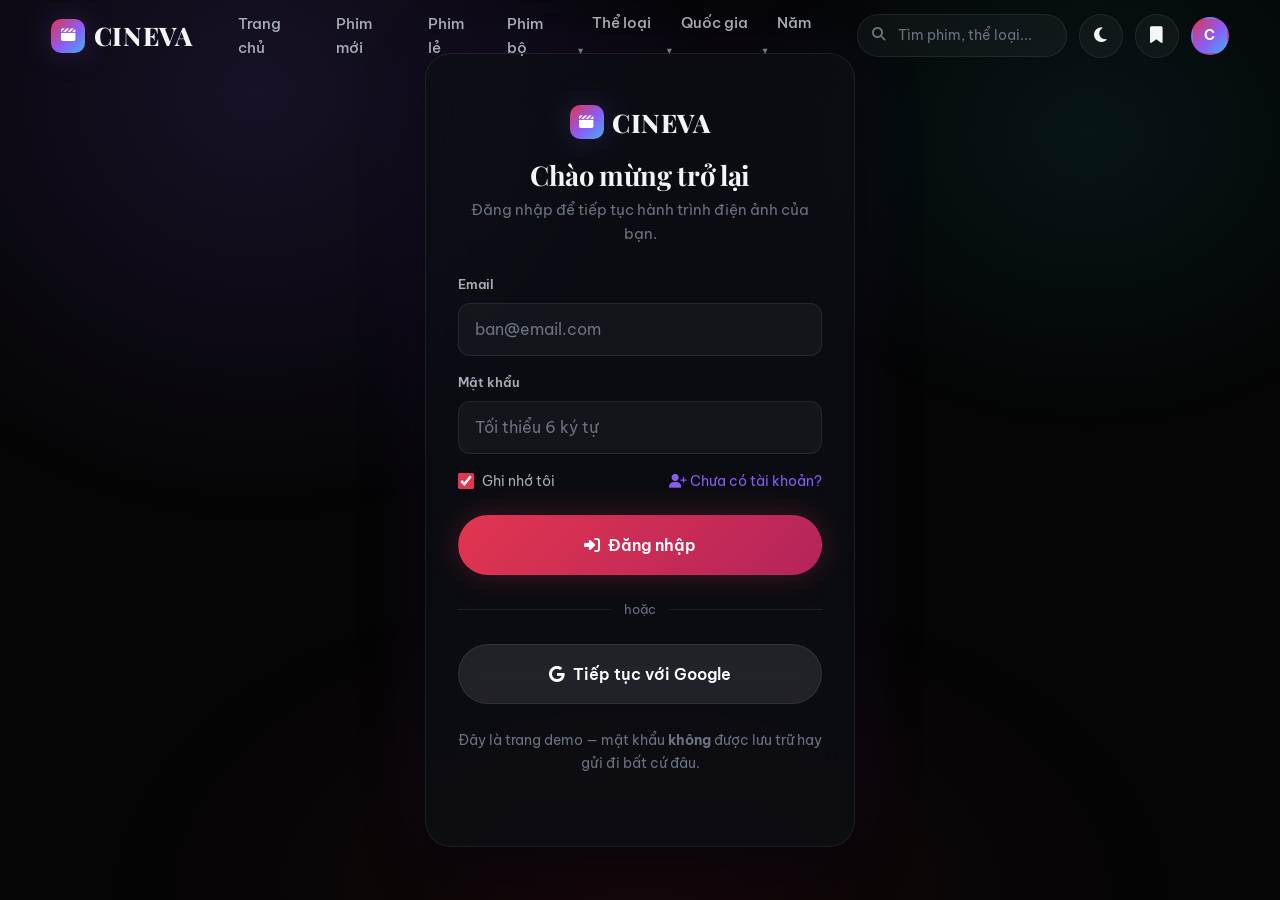
==== commit bd18a164: "Add files via upload" ====
--- a/admin.html
+++ b/admin.html
@@ -15,6 +15,18 @@
   <link rel="stylesheet" href="assets/css/animations.css">
   <link rel="stylesheet" href="assets/css/responsive.css">
   <script src="assets/js/theme.js"></script>
+  <script>
+    // Bảo vệ trang admin — kiểm tra đăng nhập
+    (() => {
+      const KEY = "cineva_admin_auth";
+      try {
+        const auth = JSON.parse(localStorage.getItem(KEY));
+        if (!auth || !auth.loggedIn) {
+          location.href = "login.html";
+        }
+      } catch { location.href = "login.html"; }
+    })();
+  </script>
 </head>
 <body data-page="admin" class="page-fade">
   <div class="admin-layout">
@@ -39,7 +51,8 @@
         <h1 id="admin-title" style="font-size:1.4rem;font-family:var(--font-display)">Tổng quan</h1>
         <div style="display:flex;align-items:center;gap:.8rem">
           <button class="btn btn-icon" data-theme-toggle aria-label="Chuyển giao diện"><i class="fa-solid fa-moon"></i></button>
-          <span class="avatar-btn" aria-hidden="true">A</span>
+          <button class="btn btn-icon" id="admin-logout" title="Đăng xuất" style="color:var(--crimson)"><i class="fa-solid fa-right-from-bracket"></i></button>
+          <span class="avatar-btn" id="admin-avatar" aria-hidden="true">A</span>
         </div>
       </div>
       <div id="admin-content"></div>
